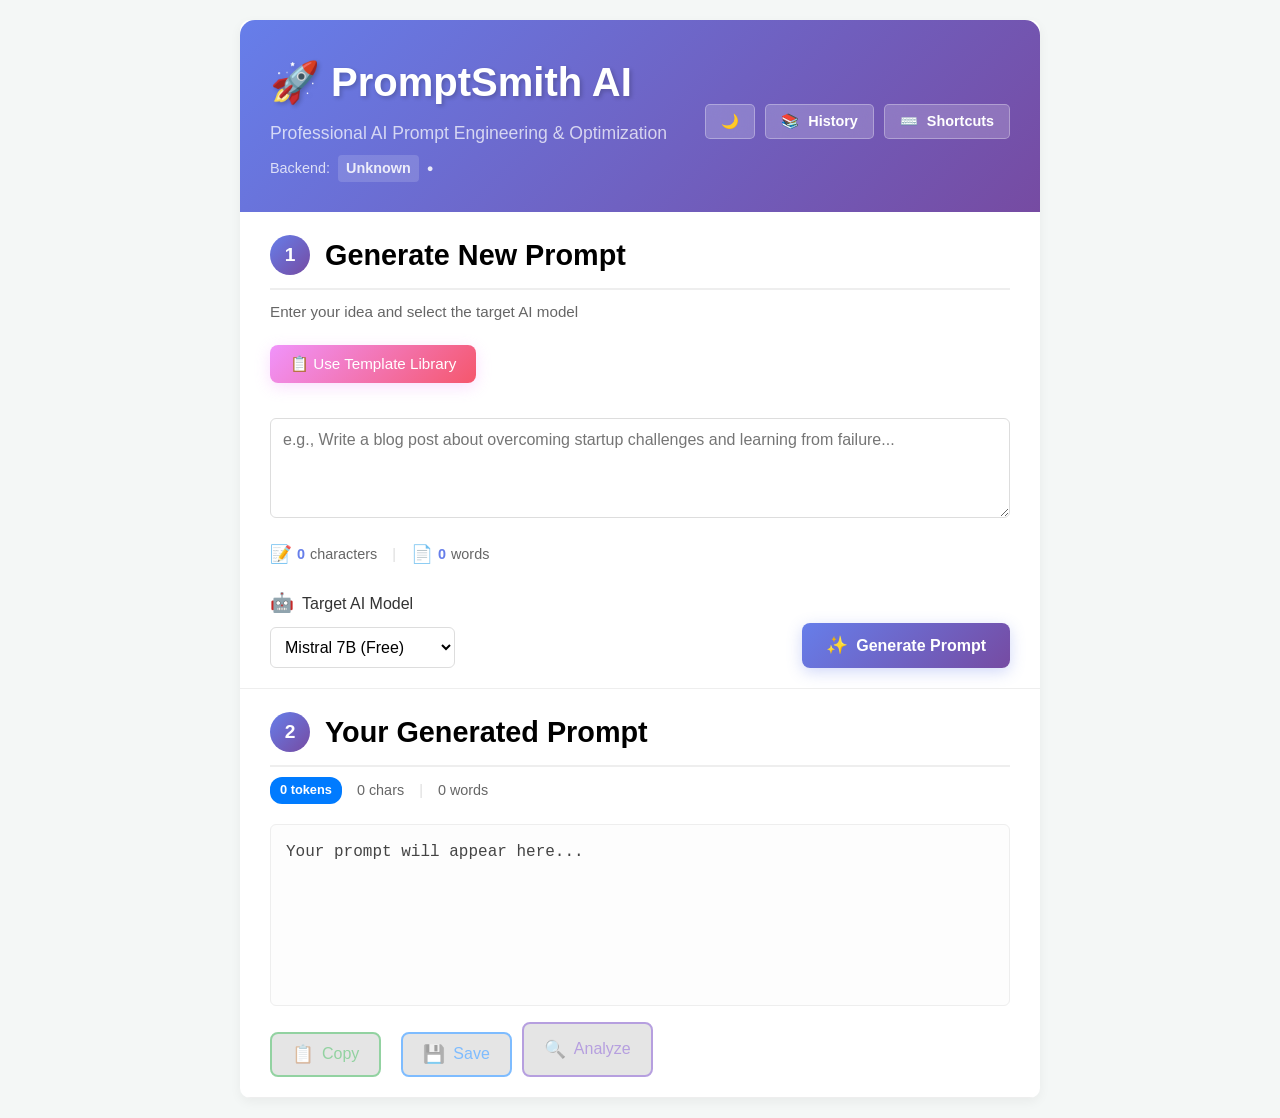
==== templates/index.html @ 42d471a4 "Intial version" ====
<!DOCTYPE html>
<html lang="en">
<head>
    <meta charset="UTF-8">
    <meta name="viewport" content="width=device-width, initial-scale=1.0">
    <meta name="description" content="PromptSmith AI - Professional AI Prompt Engineering and Optimization Platform. Create, refine, and optimize AI prompts for any language model.">
    <meta name="theme-color" content="#667eea">
    <title>PromptSmith AI - Professional Prompt Engineering</title>
    <link rel="stylesheet" href="/static/css/style.css">
    <link rel="icon" href="data:image/svg+xml,<svg xmlns='http://www.w3.org/2000/svg' viewBox='0 0 100 100'><text y='.9em' font-size='90'>🚀</text></svg>">
</head>
<body>
    <!-- Skip to main content link for accessibility -->
    <a href="#main-content" class="skip-link">Skip to main content</a>

    <main class="container" id="main-content" role="main">
        <header role="banner">
            <div class="header-brand">
                <h1>🚀 PromptSmith AI</h1>
                <p class="subtitle">Professional AI Prompt Engineering & Optimization</p>
                <div id="backend-status" class="backend-status" role="status" aria-live="polite">
                    <span class="status-label">Backend:</span>
                    <span id="backend-name" class="backend-name">Loading...</span>
                    <span id="backend-indicator" class="status-indicator" aria-hidden="true">●</span>
                </div>
            </div>
            <nav class="header-controls" aria-label="Main navigation">
                <button id="dark-mode-toggle" class="icon-btn" title="Toggle Dark Mode (Ctrl+D)" aria-label="Toggle dark mode">
                    <span class="icon" aria-hidden="true">🌙</span>
                </button>
                <button id="history-toggle-btn" class="icon-btn" title="View History (Ctrl+K)" aria-label="View prompt history" aria-expanded="false" aria-controls="history-panel">
                    <span class="icon" aria-hidden="true">📚</span>
                    <span class="label">History</span>
                </button>
                <button id="shortcuts-btn" class="icon-btn" title="Keyboard Shortcuts" aria-label="View keyboard shortcuts">
                    <span class="icon" aria-hidden="true">⌨️</span>
                    <span class="label">Shortcuts</span>
                </button>
            </nav>
        </header>

        <section class="generator-box" aria-labelledby="generate-heading">
            <div class="section-header">
                <h2 id="generate-heading"><span class="step-number" aria-hidden="true">1</span> Generate New Prompt</h2>
                <p class="section-desc">Enter your idea and select the target AI model</p>
            </div>
            
            <div class="template-section">
                <button id="templates-toggle-btn" class="template-toggle-btn" aria-expanded="false" aria-controls="templates-dropdown">
                    <span aria-hidden="true">📋</span> Use Template Library
                </button>
                <div id="templates-dropdown" class="templates-dropdown" style="display: none;" role="region" aria-label="Template library">
                    <div class="templates-grid" id="templates-grid" role="list">
                        <p class="loading-text">Loading templates...</p>
                    </div>
                </div>
            </div>
            
            <div class="input-container">
                <label for="user-input" class="visually-hidden">Enter your prompt idea</label>
                <textarea id="user-input" placeholder="e.g., Write a blog post about overcoming startup challenges and learning from failure..." aria-describedby="input-stats"></textarea>
                <div class="input-stats" id="input-stats" aria-live="polite">
                    <span id="char-count" class="stat-item">
                        <span class="stat-icon" aria-hidden="true">📝</span>
                        <span class="stat-value">0</span> characters
                    </span>
                    <span class="stat-divider" aria-hidden="true">|</span>
                    <span id="word-count" class="stat-item">
                        <span class="stat-icon" aria-hidden="true">📄</span>
                        <span class="stat-value">0</span> words
                    </span>
                </div>
            </div>
            
            <div class="controls">
                <div class="control-group">
                    <label for="model-select" id="model-label">
                        <span class="label-icon" aria-hidden="true">🤖</span>
                        Target AI Model
                    </label>
                    <select id="model-select" aria-labelledby="model-label">
                        <option value="mistral">Mistral 7B (Free)</option>
                        <option value="claude">Claude 3 Haiku</option>
                        <option value="chatgpt">ChatGPT (GPT-3.5)</option>
                        <option value="gpt4">GPT-4</option>
                        <option value="gpt4o">GPT-4o (Optimized)</option>
                        <option value="gemini">Gemini Pro</option>
                        <option value="llama">Llama 3 (Free)</option>
                        <option value="custom">Custom Model...</option>
                    </select>
                </div>
                <div class="action-buttons">
                    <button id="generate-btn" class="primary-btn" aria-describedby="generate-hint">
                        <span class="btn-icon" aria-hidden="true">✨</span>
                        Generate Prompt
                    </button>
                    <span id="generate-hint" class="visually-hidden">Press Ctrl+Enter to generate</span>
                </div>
            </div>
            
            <div id="custom-model-input" class="custom-model-box" style="display: none;" role="region" aria-label="Custom model configuration">
                <label for="custom-model-name">
                    <span class="label-icon" aria-hidden="true">🔧</span>
                    Custom Model ID
                </label>
                <div class="custom-model-controls">
                    <input type="text" id="custom-model-name" placeholder="e.g., anthropic/claude-3-opus or openai/gpt-4-turbo" aria-describedby="custom-model-help">
                    <span id="custom-model-help" class="visually-hidden">Enter the full model identifier from your API provider</span>
                    <button id="search-model-btn" class="search-btn" aria-label="Search for model best practices">
                        <span aria-hidden="true">🔍</span> Search Best Practices
                    </button>
                </div>
                <div id="model-info" class="model-info" style="display: none;" role="alert" aria-live="polite"></div>
            </div>
        </section>

        <section class="results-box" aria-labelledby="results-heading">
            <div class="section-header">
                <h2 id="results-heading"><span class="step-number" aria-hidden="true">2</span> Your Generated Prompt</h2>
                <div class="prompt-stats" aria-live="polite">
                    <span id="prompt-token-count" class="token-badge">0 tokens</span>
                    <span id="prompt-char-count" class="stat-mini">0 chars</span>
                    <span class="stat-divider" aria-hidden="true">|</span>
                    <span id="prompt-word-count" class="stat-mini">0 words</span>
                </div>
            </div>
            <pre id="results-output" class="prompt-display" role="region" aria-label="Generated prompt output" tabindex="0">Your prompt will appear here...</pre>
            <div id="quality-score" class="quality-score" style="display: none;" role="region" aria-label="Quality analysis results"></div>
            <div class="button-group" role="group" aria-label="Prompt actions">
                <button id="copy-btn" class="action-btn copy-btn" disabled aria-label="Copy prompt to clipboard">
                    <span class="btn-icon" aria-hidden="true">📋</span>
                    Copy
                </button>
                <button id="save-history-btn" class="action-btn save-btn" disabled aria-label="Save prompt to history">
                    <span class="btn-icon" aria-hidden="true">💾</span>
                    Save
                </button>
                <button id="analyze-btn" class="action-btn analyze-btn" disabled aria-label="Analyze prompt quality">
                    <span class="btn-icon" aria-hidden="true">🔍</span>
                    Analyze
                </button>
            </div>
        </section>

        <section id="refine-section" class="refine-box" style="display: none;" aria-labelledby="refine-heading">
            <div class="section-header">
                <h2 id="refine-heading"><span class="step-number" aria-hidden="true">3</span> Refine Your Prompt</h2>
                <p class="section-desc">Add specific requirements or adjustments</p>
            </div>
            <label for="refine-input" class="visually-hidden">Enter refinement feedback</label>
            <textarea id="refine-input" placeholder="e.g., Make it more formal and add a section about ROI..."></textarea>
            <button id="refine-btn" class="primary-btn" aria-label="Refine the generated prompt">
                <span class="btn-icon" aria-hidden="true">🔄</span>
                Refine Prompt
            </button>
        </section>

    </main>

    <!-- History Panel (Sidebar) -->
    <aside id="history-panel" class="history-panel" style="display: none;" role="complementary" aria-label="Prompt history panel" aria-hidden="true">
        <div class="history-header">
            <h2 id="history-heading">📚 Prompt History</h2>
            <button id="history-close-btn" class="close-btn" aria-label="Close history panel">✕</button>
        </div>
        
        <div class="history-controls">
            <label for="history-search" class="visually-hidden">Search prompts</label>
            <input type="text" id="history-search" placeholder="🔍 Search prompts..." aria-describedby="history-search-help">
            <span id="history-search-help" class="visually-hidden">Type to filter your saved prompts</span>
            <div class="filter-buttons" role="group" aria-label="Filter history">
                <button id="filter-all" class="filter-btn active" aria-pressed="true">All</button>
                <button id="filter-favorites" class="filter-btn" aria-pressed="false">⭐ Favorites</button>
            </div>
        </div>
        
        <div id="history-list" class="history-list" role="list" aria-label="Saved prompts">
            <p class="no-history">No prompts saved yet. Generate and save your first prompt!</p>
        </div>
    </aside>

    <!-- Template Modal -->
    <div id="template-modal" class="template-modal" role="dialog" aria-modal="true" aria-labelledby="template-modal-title" aria-hidden="true">
        <div class="template-modal-content">
            <div class="template-modal-header">
                <h2 class="template-modal-title" id="template-modal-title">Template</h2>
                <button id="template-close-btn" class="close-btn" aria-label="Close template modal">✕</button>
            </div>
            <div id="template-variables" role="form" aria-label="Template variables"></div>
            <div class="template-modal-actions">
                <button id="template-apply-btn" class="template-apply-btn">Apply Template</button>
                <button id="template-cancel-btn" class="template-cancel-btn">Cancel</button>
            </div>
        </div>
    </div>

    <!-- Keyboard Shortcuts Modal -->
    <div id="shortcuts-modal" class="template-modal" style="display: none;" role="dialog" aria-modal="true" aria-labelledby="shortcuts-modal-title" aria-hidden="true">
        <div class="template-modal-content">
            <div class="template-modal-header">
                <h2 class="template-modal-title" id="shortcuts-modal-title">⌨️ Keyboard Shortcuts</h2>
                <button id="shortcuts-close-btn" class="close-btn" aria-label="Close shortcuts modal">✕</button>
            </div>
            <div class="shortcuts-list" role="list">
                <div class="shortcut-item" role="listitem">
                    <kbd class="shortcut-key"><span class="shortcut-ctrl">Ctrl</span><span class="shortcut-separator" aria-hidden="true">/</span><span class="shortcut-cmd">⌘</span> + Enter</kbd>
                    <span class="shortcut-desc">Generate or refine prompt</span>
                </div>
                <div class="shortcut-item" role="listitem">
                    <kbd class="shortcut-key"><span class="shortcut-ctrl">Ctrl</span><span class="shortcut-separator" aria-hidden="true">/</span><span class="shortcut-cmd">⌘</span> + K</kbd>
                    <span class="shortcut-desc">Toggle history panel</span>
                </div>
                <div class="shortcut-item" role="listitem">
                    <kbd class="shortcut-key"><span class="shortcut-ctrl">Ctrl</span><span class="shortcut-separator" aria-hidden="true">/</span><span class="shortcut-cmd">⌘</span> + D</kbd>
                    <span class="shortcut-desc">Toggle dark mode</span>
                </div>
                <div class="shortcut-item" role="listitem">
                    <kbd class="shortcut-key">Esc</kbd>
                    <span class="shortcut-desc">Close modals/panels</span>
                </div>
            </div>
        </div>
    </div>



    <div id="loading-overlay" class="loading-overlay" role="alert" aria-live="assertive" aria-busy="true">
        <div class="spinner" aria-hidden="true"></div>
        <p>Generating...</p>
    </div>

    <script src="/static/js/main.js"></script>
</body>
</html>
---- static/css/style.css ----
/* Simple, modern styling */

/* ===== ACCESSIBILITY STYLES ===== */

/* Skip link for keyboard navigation */
.skip-link {
    position: absolute;
    top: -100px;
    left: 50%;
    transform: translateX(-50%);
    background: #667eea;
    color: white;
    padding: 12px 24px;
    text-decoration: none;
    border-radius: 0 0 8px 8px;
    z-index: 10000;
    transition: top 0.3s ease;
    font-weight: 600;
}

.skip-link:focus {
    top: 0;
    outline: 3px solid #ffc107;
    outline-offset: 2px;
}

/* Visually hidden but accessible to screen readers */
.visually-hidden {
    position: absolute;
    width: 1px;
    height: 1px;
    padding: 0;
    margin: -1px;
    overflow: hidden;
    clip: rect(0, 0, 0, 0);
    white-space: nowrap;
    border: 0;
}

/* Focus styles for all interactive elements */
:focus {
    outline: 2px solid #667eea;
    outline-offset: 2px;
}

:focus:not(:focus-visible) {
    outline: none;
}

:focus-visible {
    outline: 3px solid #667eea;
    outline-offset: 2px;
}

button:focus-visible,
input:focus-visible,
select:focus-visible,
textarea:focus-visible {
    outline: 3px solid #667eea;
    outline-offset: 2px;
    box-shadow: 0 0 0 4px rgba(102, 126, 234, 0.2);
}

body.dark-mode :focus-visible {
    outline-color: #8b9cff;
    box-shadow: 0 0 0 4px rgba(139, 156, 255, 0.2);
}

/* ===== BASE STYLES ===== */

body {
    font-family: -apple-system, BlinkMacSystemFont, "Segoe UI", Roboto, Helvetica, Arial, sans-serif;
    background-color: #f4f7f6;
    color: #333;
    line-height: 1.6;
    margin: 0;
    padding: 20px;
    transition: background-color 0.3s, color 0.3s;
}

/* Dark Mode */
body.dark-mode {
    background-color: #1a1a1a;
    color: #e0e0e0;
}

body.dark-mode .container {
    background: #2d2d2d;
    box-shadow: 0 4px 12px rgba(0, 0, 0, 0.3);
}

body.dark-mode header {
    background-color: #1f1f1f;
}

body.dark-mode section {
    border-bottom: 1px solid #444;
}

body.dark-mode h2 {
    color: #fff;
    border-bottom: 2px solid #444;
}

body.dark-mode textarea,
body.dark-mode input[type="text"],
body.dark-mode select {
    background-color: #3a3a3a;
    border-color: #555;
    color: #e0e0e0;
}

body.dark-mode textarea:focus,
body.dark-mode input[type="text"]:focus,
body.dark-mode select:focus {
    border-color: #0a7ebe;
}

body.dark-mode button {
    background-color: #0a7ebe;
}

body.dark-mode button:hover {
    background-color: #0967a3;
}

body.dark-mode .prompt-display {
    background-color: #252525;
    border-color: #444;
    color: #d0d0d0;
}

body.dark-mode .loading-overlay {
    background-color: rgba(0, 0, 0, 0.7);
}

body.dark-mode .model-info {
    background-color: #3a3a3a;
    border-color: #555;
}

body.dark-mode .custom-model-box {
    background-color: #252525;
    border-color: #444;
}

body.dark-mode .history-panel {
    background: #2d2d2d;
}

body.dark-mode .history-header {
    background-color: #1f1f1f;
}

body.dark-mode #history-search {
    background-color: #3a3a3a;
    border-color: #555;
    color: #e0e0e0;
}

body.dark-mode .filter-btn {
    background-color: #3a3a3a;
    border-color: #555;
    color: #e0e0e0;
}

body.dark-mode .filter-btn.active {
    background-color: #0a7ebe;
    border-color: #0a7ebe;
}

body.dark-mode .history-item {
    background: #252525;
    border-color: #444;
}

body.dark-mode .history-item-prompt {
    background: #3a3a3a;
}

body.dark-mode .history-item-prompt:hover {
    background-color: #444;
}

body.dark-mode .history-action-btn {
    border-color: #555;
    color: #e0e0e0;
    background-color: #3a3a3a;
}

body.dark-mode .history-action-btn:hover {
    background-color: #444;
}

body.dark-mode .history-controls {
    border-bottom: 1px solid #444;
}

/* Templates Section */
.template-section {
    margin-bottom: 15px;
}

.template-toggle-btn {
    background-color: #6c757d;
    color: white;
    border: none;
    padding: 10px 20px;
    border-radius: 6px;
    cursor: pointer;
    font-size: 0.95rem;
    transition: background-color 0.2s;
}

.template-toggle-btn:hover {
    background-color: #5a6268;
}

.templates-dropdown {
    margin-top: 15px;
    padding: 15px;
    background-color: #f8f9fa;
    border-radius: 8px;
    border: 1px solid #dee2e6;
}

body.dark-mode .templates-dropdown {
    background-color: #252525;
    border-color: #444;
}

.templates-grid {
    display: grid;
    grid-template-columns: repeat(auto-fill, minmax(200px, 1fr));
    gap: 10px;
}

.template-card {
    background: white;
    border: 2px solid #e0e0e0;
    border-radius: 8px;
    padding: 15px;
    cursor: pointer;
    transition: all 0.2s;
}

.template-card:hover {
    border-color: #007bff;
    box-shadow: 0 2px 8px rgba(0, 123, 255, 0.2);
    transform: translateY(-2px);
}

body.dark-mode .template-card {
    background: #3a3a3a;
    border-color: #555;
}

body.dark-mode .template-card:hover {
    border-color: #0a7ebe;
    box-shadow: 0 2px 8px rgba(10, 126, 190, 0.3);
}

.template-card-name {
    font-weight: bold;
    font-size: 1rem;
    margin-bottom: 5px;
    color: #333;
}

body.dark-mode .template-card-name {
    color: #e0e0e0;
}

.template-card-desc {
    font-size: 0.85rem;
    color: #666;
}

body.dark-mode .template-card-desc {
    color: #999;
}

.loading-text {
    text-align: center;
    color: #999;
    font-style: italic;
}

/* Template Modal */
.template-modal {
    display: none;
    position: fixed;
    top: 0;
    left: 0;
    width: 100%;
    height: 100%;
    background-color: rgba(0, 0, 0, 0.5);
    z-index: 2000;
    justify-content: center;
    align-items: center;
}

.template-modal-content {
    background: white;
    border-radius: 10px;
    padding: 30px;
    max-width: 600px;
    width: 90%;
    max-height: 80vh;
    overflow-y: auto;
}

body.dark-mode .template-modal-content {
    background: #2d2d2d;
}

.template-modal-header {
    display: flex;
    justify-content: space-between;
    align-items: center;
    margin-bottom: 20px;
}

.template-modal-title {
    font-size: 1.5rem;
    margin: 0;
}

body.dark-mode .template-modal-title {
    color: #e0e0e0;
}

.template-variable {
    margin-bottom: 15px;
}

.template-variable label {
    display: block;
    font-weight: bold;
    margin-bottom: 5px;
    color: #333;
}

body.dark-mode .template-variable label {
    color: #e0e0e0;
}

.template-variable input {
    width: 100%;
    padding: 8px;
    border: 1px solid #ddd;
    border-radius: 5px;
    font-size: 0.95rem;
    box-sizing: border-box;
}

body.dark-mode .template-variable input {
    background-color: #3a3a3a;
    border-color: #555;
    color: #e0e0e0;
}

.template-modal-actions {
    display: flex;
    gap: 10px;
    margin-top: 20px;
}

.template-modal-actions button {
    flex: 1;
    padding: 12px;
    border: none;
    border-radius: 6px;
    cursor: pointer;
    font-size: 1rem;
    transition: background-color 0.2s;
}

.template-apply-btn {
    background-color: #28a745;
    color: white;
}

.template-apply-btn:hover {
    background-color: #218838;
}

.template-cancel-btn {
    background-color: #6c757d;
    color: white;
}

.template-cancel-btn:hover {
    background-color: #5a6268;
}

/* Shortcuts Modal */
.shortcuts-list {
    display: flex;
    flex-direction: column;
    gap: 15px;
}

.shortcut-item {
    display: flex;
    justify-content: space-between;
    align-items: center;
    padding: 10px;
    background-color: #f8f9fa;
    border-radius: 6px;
}

body.dark-mode .shortcut-item {
    background-color: #3a3a3a;
}

.shortcut-key {
    background-color: #333;
    color: white;
    padding: 5px 12px;
    border-radius: 5px;
    font-family: 'Courier New', monospace;
    font-size: 0.9rem;
    font-weight: bold;
}

/* Platform-specific shortcut display */
.shortcut-ctrl {
    display: inline;
}

.shortcut-cmd {
    display: none;
}

/* Show Cmd on Mac, hide Ctrl */
@media screen and (-webkit-min-device-pixel-ratio: 0) {
    /* This targets WebKit browsers which are common on Mac */
}

/* Use JavaScript to detect and show platform-specific keys - CSS fallback shows both */

.shortcut-desc {
    color: #666;
    font-size: 0.95rem;
}

body.dark-mode .shortcut-desc {
    color: #999;
}

/* Button Groups */
.button-group {
    display: flex;
    gap: 10px;
    flex-wrap: wrap;
    margin-top: 10px;
}

.export-btn {
    background-color: #17a2b8;
    margin-top: 0;
}

.export-btn:hover {
    background-color: #138496;
}

.analyze-btn {
    background-color: #6f42c1;
    margin-top: 0;
}

.analyze-btn:hover {
    background-color: #5a32a3;
}

/* Quality Score Display */
.quality-score {
    margin-top: 20px;
    padding: 20px;
    background-color: #f8f9fa;
    border-radius: 10px;
    border-left: 5px solid #007bff;
}

body.dark-mode .quality-score {
    background-color: #252525;
    border-left-color: #0a7ebe;
}

.quality-score-header {
    display: flex;
    justify-content: space-between;
    align-items: center;
    margin-bottom: 15px;
}

.score-badge {
    font-size: 2rem;
    font-weight: bold;
    padding: 10px 20px;
    border-radius: 10px;
    min-width: 80px;
    text-align: center;
}

.score-excellent {
    background-color: #28a745;
    color: white;
}

.score-good {
    background-color: #5cb85c;
    color: white;
}

.score-fair {
    background-color: #ffc107;
    color: #000;
}

.score-poor {
    background-color: #dc3545;
    color: white;
}

.quality-metrics {
    display: grid;
    grid-template-columns: repeat(auto-fit, minmax(200px, 1fr));
    gap: 15px;
    margin-bottom: 15px;
}

.metric-item {
    display: flex;
    align-items: center;
    gap: 10px;
    padding: 10px;
    background-color: white;
    border-radius: 6px;
}

body.dark-mode .metric-item {
    background-color: #3a3a3a;
}

.metric-icon {
    font-size: 1.5rem;
}

.metric-label {
    font-size: 0.9rem;
    color: #666;
}

body.dark-mode .metric-label {
    color: #999;
}

.metric-value {
    font-weight: bold;
    font-size: 1.1rem;
}

.quality-suggestions {
    margin-top: 15px;
}

.quality-suggestions h4 {
    margin-top: 0;
    color: #333;
    font-size: 1.1rem;
}

body.dark-mode .quality-suggestions h4 {
    color: #e0e0e0;
}

.suggestion-list {
    list-style: none;
    padding: 0;
}

.suggestion-item {
    padding: 8px 12px;
    margin-bottom: 8px;
    background-color: white;
    border-left: 3px solid #007bff;
    border-radius: 4px;
}

body.dark-mode .suggestion-item {
    background-color: #3a3a3a;
    border-left-color: #0a7ebe;
}

/* Export Modal */
.export-options {
    display: flex;
    flex-direction: column;
    gap: 15px;
    margin-top: 20px;
}

.export-option-btn {
    display: flex;
    align-items: center;
    gap: 15px;
    padding: 15px 20px;
    background-color: #f8f9fa;
    border: 2px solid #dee2e6;
    border-radius: 8px;
    cursor: pointer;
    transition: all 0.2s;
    font-size: 1rem;
}

.export-option-btn:hover {
    border-color: #007bff;
    background-color: #e7f3ff;
    transform: translateX(5px);
}

body.dark-mode .export-option-btn {
    background-color: #3a3a3a;
    border-color: #555;
}

body.dark-mode .export-option-btn:hover {
    border-color: #0a7ebe;
    background-color: #444;
}

.export-icon {
    font-size: 2rem;
}

.export-label {
    font-weight: 500;
    color: #333;
}

body.dark-mode .export-label {
    color: #e0e0e0;
}

.container {
    max-width: 800px;
    margin: 0 auto;
    background: #ffffff;
    border-radius: 10px;
    box-shadow: 0 4px 12px rgba(0, 0, 0, 0.05);
    overflow: hidden;
}

header {
    padding: 20px 30px;
    background-color: #333;
    color: #fff;
}

header h1 {
    margin: 0;
    font-size: 1.8rem;
}
header p {
    margin: 5px 0 0;
    opacity: 0.8;
}

section {
    padding: 20px 30px;
    border-bottom: 1px solid #eee;
}
section:last-child {
    border-bottom: none;
}

h2 {
    color: #000;
    margin-top: 0;
    border-bottom: 2px solid #eee;
    padding-bottom: 10px;
}

textarea {
    width: 100%;
    min-height: 100px;
    padding: 12px;
    font-family: inherit;
    font-size: 1rem;
    border: 1px solid #ddd;
    border-radius: 6px;
    box-sizing: border-box; /* Important for padding to work with 100% width */
    margin-bottom: 5px;
    resize: vertical;
    transition: border-color 0.2s;
}

.input-stats,
.prompt-stats {
    font-size: 0.85rem;
    color: #666;
    margin-top: 5px;
    margin-bottom: 10px;
    display: flex;
    gap: 8px;
    align-items: center;
}

.token-badge {
    background-color: #007bff;
    color: white;
    padding: 3px 10px;
    border-radius: 12px;
    font-weight: bold;
    font-size: 0.8rem;
}

.token-badge.warning {
    background-color: #ffc107;
    color: #000;
}

.token-badge.danger {
    background-color: #dc3545;
}

body.dark-mode .input-stats,
body.dark-mode .prompt-stats {
    color: #999;
}

.controls {
    display: flex;
    justify-content: space-between;
    align-items: center;
}

select {
    padding: 10px;
    font-size: 1rem;
    border: 1px solid #ddd;
    border-radius: 6px;
    background-color: #fff;
}

button {
    padding: 12px 20px;
    font-size: 1rem;
    font-weight: bold;
    color: #fff;
    background-color: #007bff;
    border: none;
    border-radius: 6px;
    cursor: pointer;
    transition: background-color 0.2s ease;
}

button:hover {
    background-color: #0056b3;
}

button:disabled {
    background-color: #ccc;
    cursor: not-allowed;
}

.custom-model-box {
    margin-top: 15px;
    padding: 15px;
    background-color: #f9f9f9;
    border: 1px solid #ddd;
    border-radius: 6px;
}

.custom-model-box label {
    display: block;
    margin-bottom: 8px;
    font-weight: bold;
    color: #333;
}

.custom-model-box input[type="text"] {
    width: 100%;
    padding: 10px;
    font-size: 1rem;
    border: 1px solid #ddd;
    border-radius: 6px;
    box-sizing: border-box;
    margin-bottom: 10px;
}

.model-info {
    margin-top: 10px;
    padding: 12px;
    background-color: #e8f4f8;
    border-left: 4px solid #007bff;
    border-radius: 4px;
    font-size: 0.9rem;
    line-height: 1.5;
}

.model-info h4 {
    margin: 0 0 8px 0;
    color: #007bff;
}

.model-info p {
    margin: 5px 0;
}

.prompt-display {
    background-color: #fdfdfd;
    border: 1px solid #eee;
    border-radius: 6px;
    padding: 15px;
    min-height: 150px;
    white-space: pre-wrap; /* Allows text to wrap */
    word-wrap: break-word;
    font-family: "Courier New", Courier, monospace;
    color: #444;
}

.copy-btn {
    background-color: #6c757d;
    margin-top: 10px;
}
.copy-btn:hover {
    background-color: #5a6268;
}

/* Loading Spinner */
.loading-overlay {
    position: fixed;
    top: 0;
    left: 0;
    width: 100%;
    height: 100%;
    background-color: rgba(255, 255, 255, 0.7);
    display: none; /* Hidden by default */
    justify-content: center;
    align-items: center;
    flex-direction: column;
    z-index: 999;
}

.spinner {
    border: 6px solid #f3f3f3;
    border-top: 6px solid #007bff;
    border-radius: 50%;
    width: 50px;
    height: 50px;
    animation: spin 1s linear infinite;
    margin-bottom: 15px;
}

@keyframes spin {
    0% { transform: rotate(0deg); }
    100% { transform: rotate(360deg); }
}

/* Header Controls */
.header-controls {
    margin-top: 10px;
}

.icon-btn {
    background-color: #444;
    color: white;
    border: none;
    padding: 8px 15px;
    border-radius: 5px;
    cursor: pointer;
    font-size: 0.9rem;
    transition: background-color 0.2s;
}

.icon-btn:hover {
    background-color: #555;
}

/* Save Button */
.save-btn {
    background-color: #28a745;
    margin-top: 10px;
    margin-left: 10px;
}

.save-btn:hover {
    background-color: #218838;
}

/* History Panel (Sidebar) */
.history-panel {
    position: fixed;
    top: 0;
    right: 0;
    width: 400px;
    height: 100vh;
    background: white;
    box-shadow: -4px 0 12px rgba(0, 0, 0, 0.1);
    z-index: 1000;
    display: flex;
    flex-direction: column;
    transform: translateX(100%);
    transition: transform 0.3s ease;
}

.history-panel.open {
    transform: translateX(0);
}

.history-header {
    background-color: #333;
    color: white;
    padding: 20px;
    display: flex;
    justify-content: space-between;
    align-items: center;
}

.history-header h2 {
    margin: 0;
    color: white;
    border: none;
    padding: 0;
    font-size: 1.3rem;
}

.close-btn {
    background: none;
    border: none;
    color: white;
    font-size: 1.5rem;
    cursor: pointer;
    padding: 0;
    width: 30px;
    height: 30px;
    display: flex;
    align-items: center;
    justify-content: center;
    border-radius: 50%;
    transition: background-color 0.2s;
}

.close-btn:hover {
    background-color: rgba(255, 255, 255, 0.1);
}

.history-controls {
    padding: 15px;
    border-bottom: 1px solid #eee;
}

#history-search {
    width: 100%;
    padding: 10px;
    border: 1px solid #ddd;
    border-radius: 5px;
    font-size: 0.9rem;
    box-sizing: border-box;
}

.filter-buttons {
    display: flex;
    gap: 10px;
    margin-top: 10px;
}

.filter-btn {
    flex: 1;
    padding: 8px;
    background-color: #f0f0f0;
    border: 1px solid #ddd;
    border-radius: 5px;
    cursor: pointer;
    font-size: 0.85rem;
    transition: all 0.2s;
}

.filter-btn.active {
    background-color: #007bff;
    color: white;
    border-color: #007bff;
}

.filter-btn:hover:not(.active) {
    background-color: #e0e0e0;
}

.history-list {
    flex: 1;
    overflow-y: auto;
    padding: 15px;
}

.no-history {
    text-align: center;
    color: #999;
    padding: 40px 20px;
    font-style: italic;
}

.history-item {
    background: #f9f9f9;
    border: 1px solid #e0e0e0;
    border-radius: 8px;
    padding: 15px;
    margin-bottom: 15px;
    position: relative;
    transition: box-shadow 0.2s;
}

.history-item:hover {
    box-shadow: 0 2px 8px rgba(0, 0, 0, 0.1);
}

.history-item-header {
    display: flex;
    justify-content: space-between;
    align-items: center;
    margin-bottom: 10px;
}

.history-item-model {
    background-color: #007bff;
    color: white;
    padding: 3px 8px;
    border-radius: 4px;
    font-size: 0.75rem;
    font-weight: bold;
}

.history-item-time {
    font-size: 0.75rem;
    color: #999;
}

.history-item-input {
    font-size: 0.85rem;
    color: #666;
    margin-bottom: 8px;
    font-style: italic;
}

.history-item-prompt {
    font-size: 0.85rem;
    color: #333;
    background: white;
    padding: 10px;
    border-radius: 5px;
    max-height: 100px;
    overflow: hidden;
    text-overflow: ellipsis;
    white-space: pre-wrap;
    word-wrap: break-word;
    cursor: pointer;
}

.history-item-prompt:hover {
    background-color: #f0f0f0;
}

.history-item-actions {
    display: flex;
    gap: 8px;
    margin-top: 10px;
}

.history-action-btn {
    background: none;
    border: 1px solid #ddd;
    padding: 5px 10px;
    border-radius: 4px;
    cursor: pointer;
    font-size: 0.8rem;
    transition: all 0.2s;
}

.history-action-btn:hover {
    background-color: #f0f0f0;
}

.history-action-btn.favorite {
    border-color: #ffc107;
    color: #ffc107;
}

.history-action-btn.favorite.active {
    background-color: #ffc107;
    color: white;
}

.history-action-btn.delete {
    border-color: #dc3545;
    color: #dc3545;
}

.history-action-btn.delete:hover {
    background-color: #dc3545;
    color: white;
}

/* Responsive */
@media (max-width: 768px) {
    .history-panel {
        width: 100%;
    }
}
/* A/B Testing */
.secondary-btn {
    background-color: #17a2b8;
    color: white;
    padding: 10px 20px;
    border: none;
    border-radius: 8px;
    cursor: pointer;
    font-size: 16px;
    margin-left: 10px;
    transition: all 0.3s;
}

.secondary-btn:hover {
    background-color: #138496;
    transform: translateY(-2px);
    box-shadow: 0 4px 12px rgba(23, 162, 184, 0.3);
}

.ab-test-modal-content {
    max-width: 95%;
    width: 1400px;
}

.ab-test-results {
    display: grid;
    grid-template-columns: repeat(3, 1fr);
    gap: 20px;
    margin-top: 20px;
}

.ab-test-variation {
    border: 2px solid #e0e0e0;
    border-radius: 12px;
    padding: 20px;
    background-color: white;
    transition: all 0.3s;
}

.ab-test-variation.selected {
    border-color: #007bff;
    box-shadow: 0 4px 20px rgba(0, 123, 255, 0.2);
}

.ab-test-variation h3 {
    margin: 0 0 10px 0;
    color: #007bff;
    display: flex;
    align-items: center;
    gap: 10px;
}

.variation-badge {
    background-color: #007bff;
    color: white;
    padding: 4px 12px;
    border-radius: 20px;
    font-size: 0.8rem;
}

.ab-test-variation .prompt-preview {
    background-color: #f8f9fa;
    border-radius: 8px;
    padding: 15px;
    margin: 15px 0;
    font-size: 14px;
    line-height: 1.6;
    max-height: 300px;
    overflow-y: auto;
    white-space: pre-wrap;
}

.ab-test-variation .stats {
    display: flex;
    gap: 15px;
    margin: 15px 0;
    font-size: 13px;
}

.ab-test-variation .stats span {
    color: #666;
}

.variation-actions {
    display: flex;
    gap: 10px;
    margin-top: 15px;
}

.variation-actions button {
    flex: 1;
    padding: 8px 16px;
    border-radius: 6px;
    border: none;
    cursor: pointer;
    font-size: 14px;
    transition: all 0.3s;
}

.vote-btn {
    background-color: #28a745;
    color: white;
}

.vote-btn:hover {
    background-color: #218838;
}

.vote-btn.voted {
    background-color: #155724;
}

.use-btn {
    background-color: #007bff;
    color: white;
}

.use-btn:hover {
    background-color: #0056b3;
}

body.dark-mode .ab-test-variation {
    background-color: #2d2d2d;
    border-color: #444;
}

body.dark-mode .ab-test-variation .prompt-preview {
    background-color: #1e1e1e;
    color: #e0e0e0;
}

body.dark-mode .ab-test-variation h3 {
    color: #4dabf7;
}

@media (max-width: 1200px) {
    .ab-test-results {
        grid-template-columns: 1fr;
    }
}

/* ===== IMPROVED UI STYLING ===== */

/* Header Improvements */
header {
    background: linear-gradient(135deg, #667eea 0%, #764ba2 100%);
    padding: 30px;
    border-radius: 15px 15px 0 0;
    margin-bottom: 0;
    display: flex;
    justify-content: space-between;
    align-items: center;
    flex-wrap: wrap;
    gap: 20px;
}

.header-brand h1 {
    font-size: 2.5rem;
    margin: 0;
    font-weight: 700;
    color: white;
    text-shadow: 2px 2px 4px rgba(0,0,0,0.2);
}

.subtitle {
    color: rgba(255,255,255,0.9);
    font-size: 1.1rem;
    margin: 5px 0 0 0;
    font-weight: 300;
}

.backend-status {
    display: flex;
    align-items: center;
    gap: 8px;
    margin-top: 8px;
    font-size: 0.9rem;
    color: rgba(255,255,255,0.85);
}

.backend-status .status-label {
    font-weight: 500;
    opacity: 0.9;
}

.backend-status .backend-name {
    font-weight: 600;
    padding: 2px 8px;
    background: rgba(255,255,255,0.15);
    border-radius: 4px;
}

.backend-status .status-indicator {
    font-size: 0.7rem;
    transition: color 0.3s;
}

.backend-status .status-indicator.connected {
    color: #4CAF50;
}

.backend-status .status-indicator.disconnected {
    color: #f44336;
}

.backend-status .status-indicator.unknown {
    color: #ff9800;
}

.header-controls {
    display: flex;
    gap: 10px;
    align-items: center;
}

.icon-btn {
    background: rgba(255,255,255,0.2);
    border: 1px solid rgba(255,255,255,0.3);
    backdrop-filter: blur(10px);
    transition: all 0.3s;
}

.icon-btn:hover {
    background: rgba(255,255,255,0.3);
    transform: translateY(-2px);
}

.icon-btn .label {
    margin-left: 5px;
}

/* Section Headers */
.section-header {
    margin-bottom: 20px;
}

.section-header h2 {
    display: flex;
    align-items: center;
    gap: 15px;
    margin: 0 0 10px 0;
    font-size: 1.8rem;
}

.step-number {
    background: linear-gradient(135deg, #667eea 0%, #764ba2 100%);
    color: white;
    width: 40px;
    height: 40px;
    border-radius: 50%;
    display: flex;
    align-items: center;
    justify-content: center;
    font-weight: bold;
    font-size: 1.2rem;
}

.section-desc {
    color: #666;
    margin: 0;
    font-size: 0.95rem;
}

body.dark-mode .section-desc {
    color: #aaa;
}

/* Input Container */
.input-container {
    margin: 20px 0;
}

.input-stats {
    display: flex;
    gap: 15px;
    align-items: center;
    margin-top: 10px;
    font-size: 0.9rem;
}

.stat-item {
    display: flex;
    align-items: center;
    gap: 5px;
    color: #666;
}

body.dark-mode .stat-item {
    color: #aaa;
}

.stat-icon {
    font-size: 1.1rem;
}

.stat-value {
    font-weight: 600;
    color: #667eea;
}

body.dark-mode .stat-value {
    color: #8b9cff;
}

.stat-divider {
    color: #ddd;
}

/* Controls Improvement */
.controls {
    display: flex;
    gap: 20px;
    align-items: flex-end;
    margin-top: 20px;
    flex-wrap: wrap;
}

.control-group {
    flex: 1;
    min-width: 250px;
}

.control-group label {
    display: flex;
    align-items: center;
    gap: 8px;
    margin-bottom: 8px;
    font-weight: 500;
    color: #333;
}

body.dark-mode .control-group label {
    color: #e0e0e0;
}

.label-icon {
    font-size: 1.2rem;
}

.action-buttons {
    display: flex;
    gap: 10px;
}

/* Button Improvements */
.primary-btn {
    background: linear-gradient(135deg, #667eea 0%, #764ba2 100%);
    color: white;
    border: none;
    padding: 12px 24px;
    border-radius: 8px;
    font-size: 1rem;
    font-weight: 600;
    cursor: pointer;
    display: flex;
    align-items: center;
    gap: 8px;
    transition: all 0.3s;
    box-shadow: 0 4px 15px rgba(102, 126, 234, 0.3);
}

.primary-btn:hover {
    transform: translateY(-2px);
    box-shadow: 0 6px 20px rgba(102, 126, 234, 0.4);
}

.primary-btn:active {
    transform: translateY(0);
}

.btn-icon {
    font-size: 1.1rem;
}

.action-btn {
    padding: 10px 20px;
    border-radius: 8px;
    border: 2px solid;
    background: white;
    cursor: pointer;
    font-weight: 500;
    transition: all 0.3s;
    display: flex;
    align-items: center;
    gap: 8px;
}

.action-btn:disabled {
    opacity: 0.5;
    cursor: not-allowed;
}

.action-btn.copy-btn {
    border-color: #28a745;
    color: #28a745;
}

.action-btn.copy-btn:not(:disabled):hover {
    background: #28a745;
    color: white;
}

.action-btn.save-btn {
    border-color: #007bff;
    color: #007bff;
}

.action-btn.save-btn:not(:disabled):hover {
    background: #007bff;
    color: white;
}

.action-btn.analyze-btn {
    border-color: #6f42c1;
    color: #6f42c1;
}

.action-btn.analyze-btn:not(:disabled):hover {
    background: #6f42c1;
    color: white;
}

.action-btn.export-btn {
    border-color: #fd7e14;
    color: #fd7e14;
}

.action-btn.export-btn:not(:disabled):hover {
    background: #fd7e14;
    color: white;
}

body.dark-mode .action-btn {
    background: #2d2d2d;
}

body.dark-mode .action-btn:not(:disabled):hover {
    color: white;
}

/* Custom Model Box */
.custom-model-box {
    background: linear-gradient(135deg, #f5f7fa 0%, #c3cfe2 100%);
    padding: 20px;
    border-radius: 10px;
    margin-top: 15px;
}

body.dark-mode .custom-model-box {
    background: linear-gradient(135deg, #2d2d2d 0%, #3a3a3a 100%);
}

.custom-model-controls {
    display: flex;
    gap: 10px;
    margin-top: 10px;
}

.custom-model-controls input {
    flex: 1;
}

.search-btn {
    background: #17a2b8;
    color: white;
    border: none;
    padding: 10px 20px;
    border-radius: 8px;
    cursor: pointer;
    font-weight: 500;
    white-space: nowrap;
    transition: all 0.3s;
}

.search-btn:hover {
    background: #138496;
    transform: translateY(-2px);
}

/* Prompt Stats */
.prompt-stats {
    display: flex;
    gap: 15px;
    align-items: center;
    font-size: 0.9rem;
}

.stat-mini {
    color: #666;
}

body.dark-mode .stat-mini {
    color: #aaa;
}

/* Template Section */
.template-toggle-btn {
    background: linear-gradient(135deg, #f093fb 0%, #f5576c 100%);
    color: white;
    border: none;
    padding: 10px 20px;
    border-radius: 8px;
    cursor: pointer;
    font-weight: 500;
    margin-bottom: 15px;
    transition: all 0.3s;
    box-shadow: 0 4px 15px rgba(240, 147, 251, 0.3);
}

.template-toggle-btn:hover {
    transform: translateY(-2px);
    box-shadow: 0 6px 20px rgba(240, 147, 251, 0.4);
}

/* Responsive improvements */
@media (max-width: 768px) {
    body {
        padding: 10px;
    }

    .container {
        border-radius: 8px;
        max-width: 100%;
    }

    header {
        padding: 15px 20px;
    }

    .header-brand h1 {
        font-size: 1.5rem;
    }
    
    .subtitle {
        font-size: 0.85rem;
    }

    .header-controls {
        flex-direction: row;
        flex-wrap: wrap;
        gap: 8px;
    }

    .icon-btn {
        padding: 8px 12px;
        font-size: 0.9rem;
    }

    .icon-btn .label {
        display: none;
    }

    section {
        padding: 15px 20px;
    }

    .section-header h2 {
        font-size: 1.4rem;
        gap: 10px;
    }

    .step-number {
        width: 32px;
        height: 32px;
        font-size: 1rem;
    }
    
    .controls {
        flex-direction: column;
        align-items: stretch;
    }

    .control-group {
        margin-bottom: 15px;
    }
    
    .action-buttons {
        flex-direction: column;
    }

    .action-buttons button {
        width: 100%;
        margin: 0;
        margin-top: 10px;
    }
    
    .button-group {
        grid-template-columns: 1fr 1fr;
        gap: 10px;
    }

    .button-group button {
        padding: 10px 15px;
        font-size: 0.9rem;
    }
    
    .custom-model-controls {
        flex-direction: column;
    }

    .custom-model-controls button {
        margin-top: 10px;
        margin-left: 0;
    }

    textarea {
        min-height: 120px;
        font-size: 16px; /* Prevent zoom on iOS */
    }

    input[type="text"],
    select {
        font-size: 16px; /* Prevent zoom on iOS */
    }

    .input-stats,
    .prompt-stats {
        font-size: 0.85rem;
        flex-wrap: wrap;
    }

    .history-panel {
        width: 100%;
    }

    .template-modal-content {
        width: 95%;
        max-width: 95%;
        margin: 10px;
    }

    .shortcuts-list {
        font-size: 0.9rem;
    }

    .shortcut-key {
        padding: 4px 8px;
        font-size: 0.8rem;
    }
}
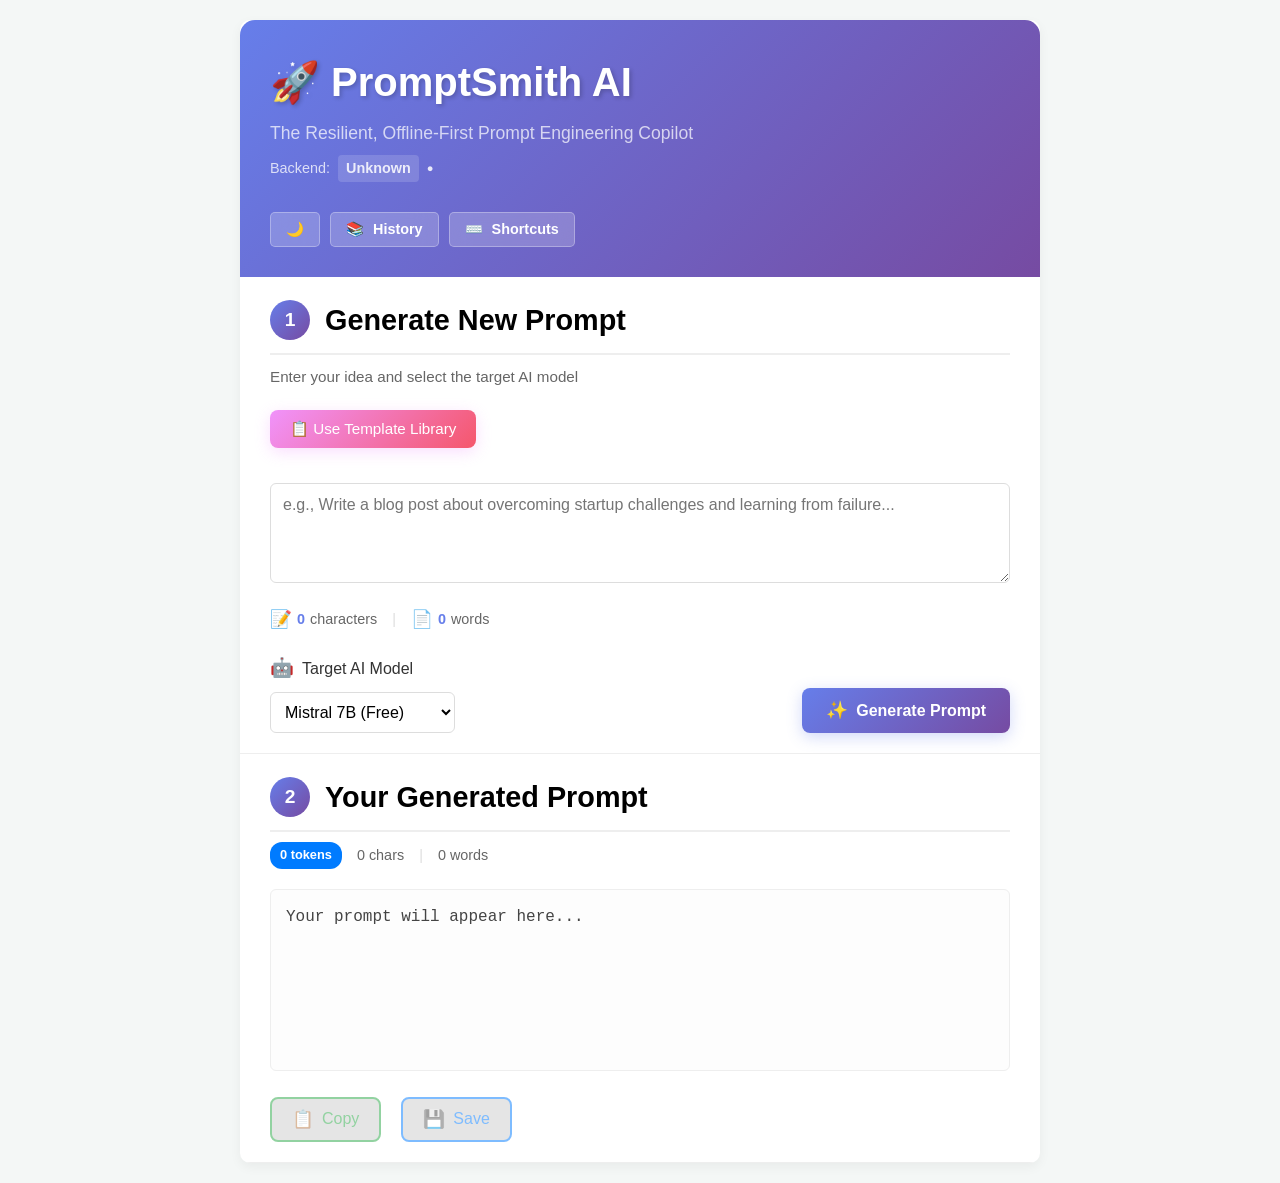
==== commit edc83002: "Refactor to lightweight MVP: remove DB, auth, and complex modules" ====
--- a/templates/index.html
+++ b/templates/index.html
@@ -17,7 +17,7 @@
         <header role="banner">
             <div class="header-brand">
                 <h1>🚀 PromptSmith AI</h1>
-                <p class="subtitle">Professional AI Prompt Engineering & Optimization</p>
+                <p class="subtitle">The Resilient, Offline-First Prompt Engineering Copilot</p>
                 <div id="backend-status" class="backend-status" role="status" aria-live="polite">
                     <span class="status-label">Backend:</span>
                     <span id="backend-name" class="backend-name">Loading...</span>
@@ -135,10 +135,6 @@
                     <span class="btn-icon" aria-hidden="true">💾</span>
                     Save
                 </button>
-                <button id="analyze-btn" class="action-btn analyze-btn" disabled aria-label="Analyze prompt quality">
-                    <span class="btn-icon" aria-hidden="true">🔍</span>
-                    Analyze
-                </button>
             </div>
         </section>
 
@@ -224,6 +220,7 @@
 
 
 
+
     <div id="loading-overlay" class="loading-overlay" role="alert" aria-live="assertive" aria-busy="true">
         <div class="spinner" aria-hidden="true"></div>
         <p>Generating...</p>
--- a/static/css/style.css
+++ b/static/css/style.css
@@ -1749,3 +1749,55 @@
         font-size: 0.8rem;
     }
 }
+
+/* Auth Controls and Modal Styles */
+.auth-controls {
+    display: inline-flex;
+    align-items: center;
+    gap: 10px;
+    margin-left: 10px;
+}
+.user-display {
+    font-size: 0.9rem;
+    font-weight: 500;
+    color: #e0e0e0;
+}
+.auth-tabs {
+    display: flex;
+    margin-bottom: 15px;
+    border-bottom: 1px solid #ccc;
+}
+body.dark-mode .auth-tabs {
+    border-bottom-color: #444;
+}
+.tab-btn {
+    flex: 1;
+    padding: 10px;
+    border: none;
+    background: none;
+    font-weight: bold;
+    cursor: pointer;
+    color: #333;
+    transition: border-bottom 0.2s, color 0.2s;
+}
+body.dark-mode .tab-btn {
+    color: #e0e0e0;
+}
+.tab-btn.active {
+    border-bottom: 2px solid #667eea;
+    color: #667eea;
+}
+body.dark-mode .tab-btn.active {
+    border-bottom: 2px solid #8b9cff;
+    color: #8b9cff;
+}
+.form-group label {
+    display: block;
+    margin-bottom: 5px;
+    font-weight: bold;
+    color: #333;
+}
+body.dark-mode .form-group label {
+    color: #e0e0e0;
+}
+
